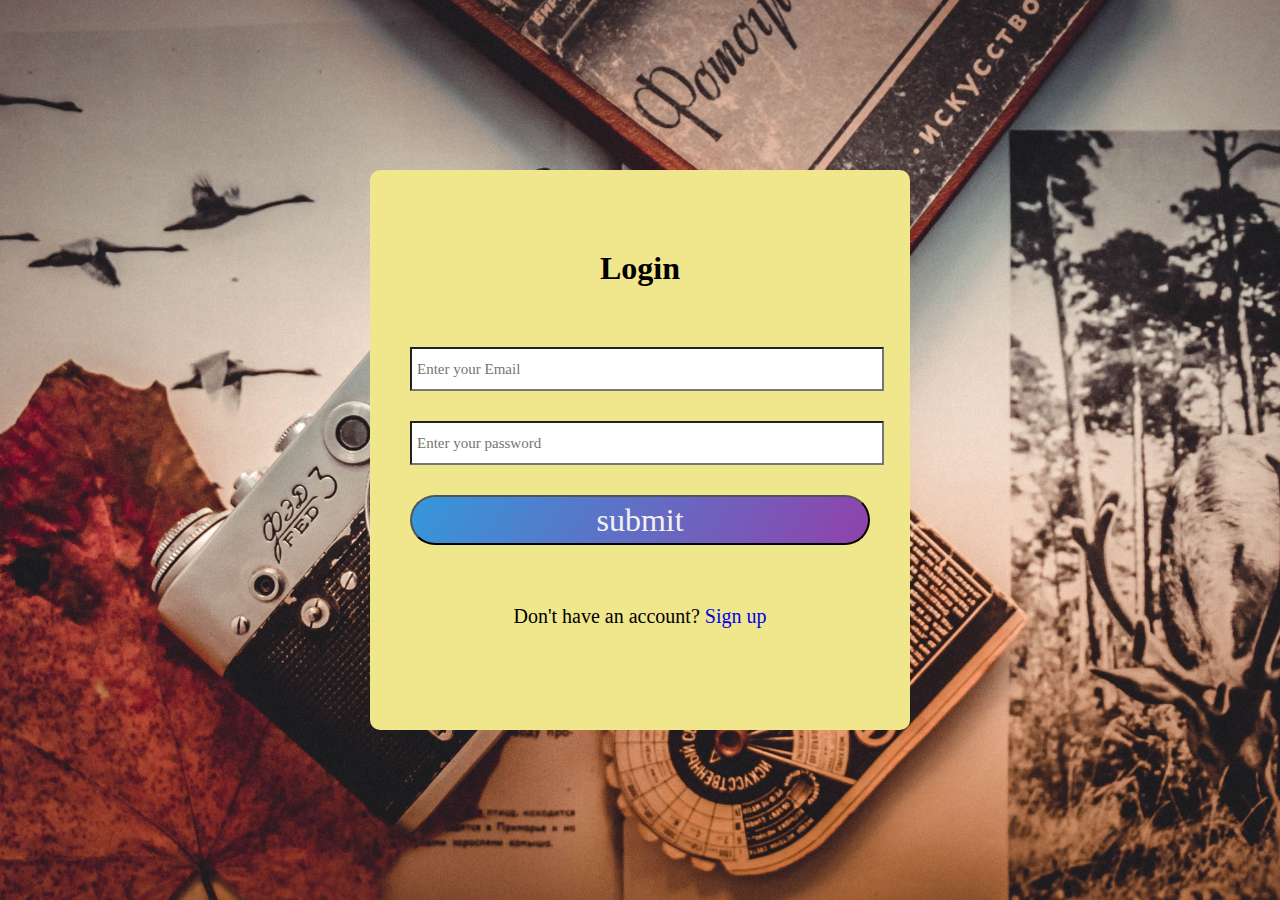
==== UI/signin/login.html @ 32f98aad "add signup and login pages" ====
<!DOCTYPE html>
<html lang="en">
<head>
    <meta charset="UTF-8">
    <meta name="viewport" content="width=device-width, initial-scale=1, shrink-to-fit=no">
   <title>The Video Library</title>
    <link rel="stylesheet" href="login.css">
    
 
   
</head>
<body>
    
    <form class="login-form" action="#" method="POST" name="form" onsubmit="return validation()">
        <h1>Login</h1>

        <div class="txtb">
            <input placeholder="Enter your Email"  type="text" name="email" id="email_error" value="">
            <span id="username" class="text-danger font-weight-bold "></span>
        </div>

        <div class="txtb">
                <input placeholder="Enter your password" type="password" name="password" id="pass_error" value="">
                <span id="password" class="text-danger font-weight-bold "></span>
        </div>

        <input type="submit" class="logbtn" value="submit" name="submit">

        <div class="bottom-text">
            Don't have an account? <a href="#">Sign up</a>
        </div>

    </form>

    

    <script src="login.js">
    
    
    
</script>
    
</body>
</html>
---- UI/signin/login.css ----
*{
    margin: 0;
    padding: 0;
    text-decoration: none;
    font-family: montserrat;
}

body{
    min-height: 100vh;
    background-image: url(/UI/images/ignat-kushanrev-izJzHDw77eg-unsplash.jpg);
    background-repeat: no-repeat;
    background-size:cover;
    background-position: absolute;
}
.login-form{
    width: 460px;
    background: khaki;
    height: 400px;
    padding: 80px 40px;
    border-radius: 10px;
    position: absolute;
    left: 50%;
    top: 50%;
    transform: translate(-50%,-50%);
}

.login-form h1{
    text-align: center;
    margin-bottom: 60px;
}

.txtb{
    
    position: relative;
    margin: 30px 0;
}

.txtb input{
    font-size: 15px;
    color: #333;
    width: 100%;
    background: white;
    padding: 0 5px;
    height: 40px;
}

.logbtn{
    display: block;
    width: 100%;
    height: 50px;
    border-radius: 3rem;
    background: linear-gradient(120deg,#3498db,#8e44ad,#3498db);
    background-size: 200%;
    color: #f1f1f1;
    outline: none;
    cursor: pointer;
    transition: .5s;
    font-size: 2rem;
    
}

.logbtn:hover{
    background-position: right;
}

.bottom-text{
    margin-top: 60px;
    text-align: center;
    font-size: 20px;
}
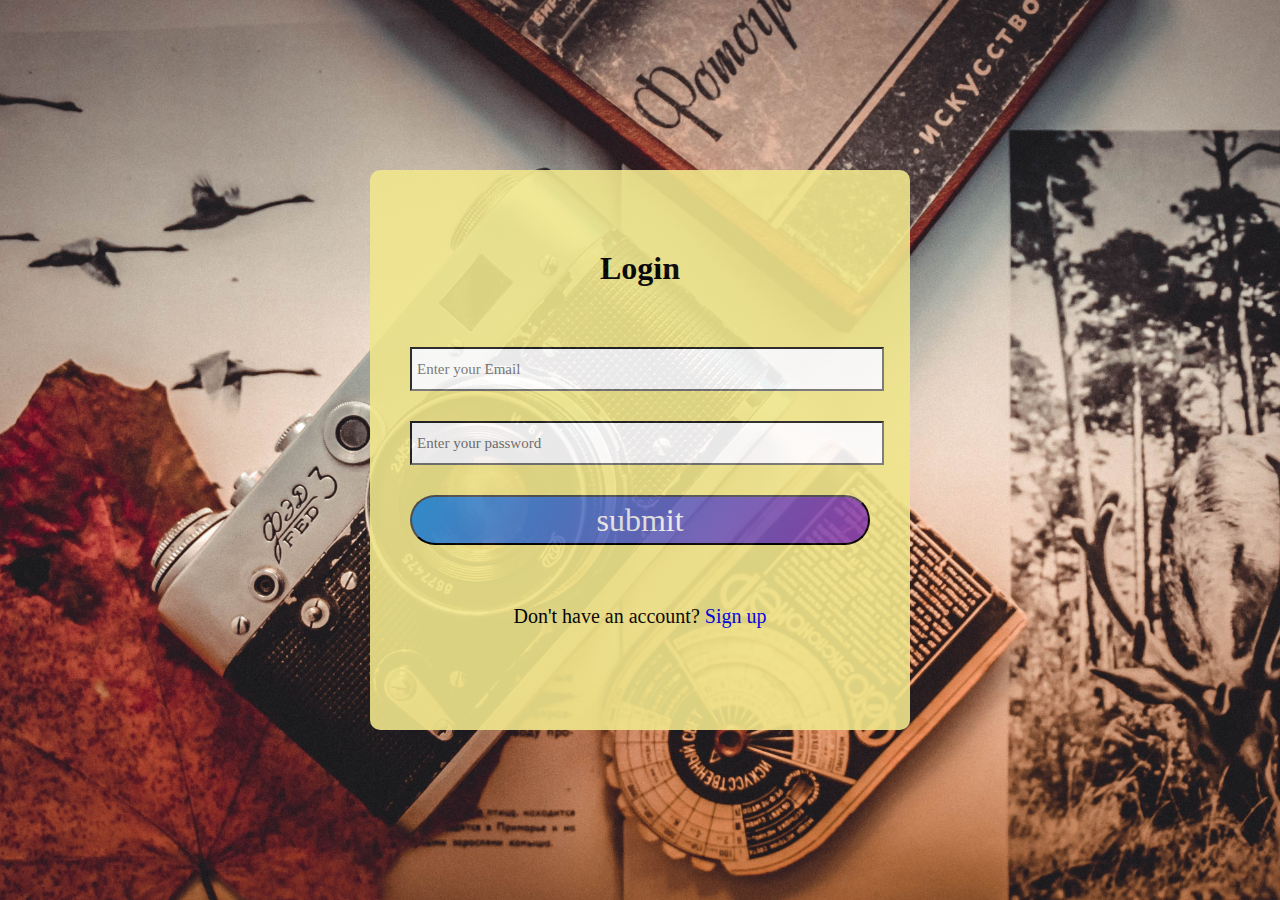
==== commit 20d71261: "finalize signup page" ====
--- a/UI/signin/login.html
+++ b/UI/signin/login.html
@@ -27,7 +27,7 @@
         <input type="submit" class="logbtn" value="submit" name="submit">
 
         <div class="bottom-text">
-            Don't have an account? <a href="#">Sign up</a>
+            Don't have an account? <a href="../signup/signup.html">Sign up</a>
         </div>
 
     </form>
--- a/UI/signin/login.css
+++ b/UI/signin/login.css
@@ -22,6 +22,7 @@
     left: 50%;
     top: 50%;
     transform: translate(-50%,-50%);
+    opacity: 0.9;
 }
 
 .login-form h1{
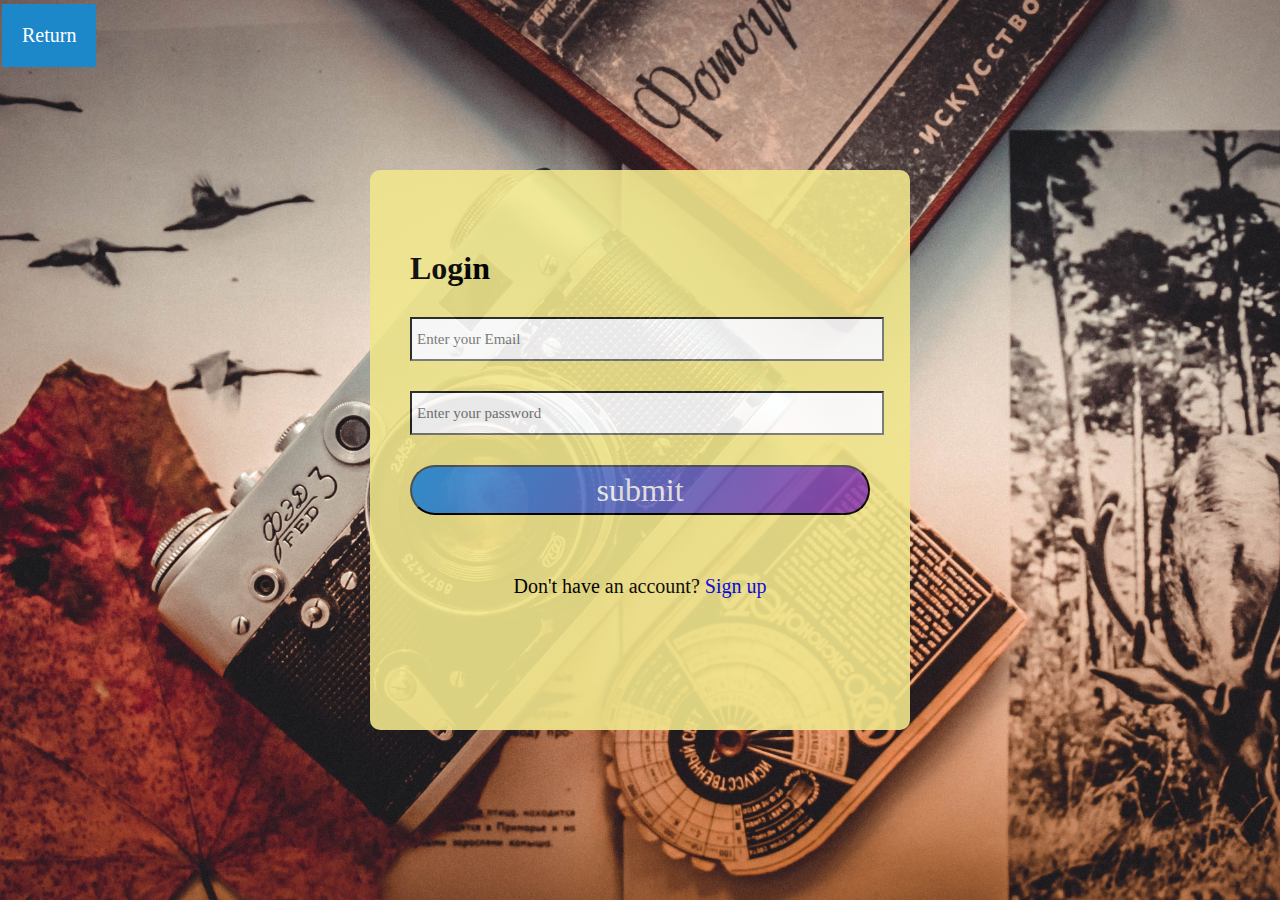
==== commit 5402bdcb: "add welcome template of home page" ====
--- a/UI/signin/login.html
+++ b/UI/signin/login.html
@@ -10,7 +10,7 @@
    
 </head>
 <body>
-    
+    <a href="../index.html" class="button">Return</a>
     <form class="login-form" action="#" method="POST" name="form" onsubmit="return validation()">
         <h1>Login</h1>
 
--- a/UI/signin/login.css
+++ b/UI/signin/login.css
@@ -24,6 +24,19 @@
     transform: translate(-50%,-50%);
     opacity: 0.9;
 }
+.button {
+    background-color: #1c87c9;
+    border: none;
+    color: white;
+    padding: 20px;
+    text-align: center;
+    text-decoration: none;
+    display: inline-block;
+    font-size: 20px;
+    margin: 4px 2px;
+    cursor: pointer;
+    
+    };
 
 .login-form h1{
     text-align: center;
